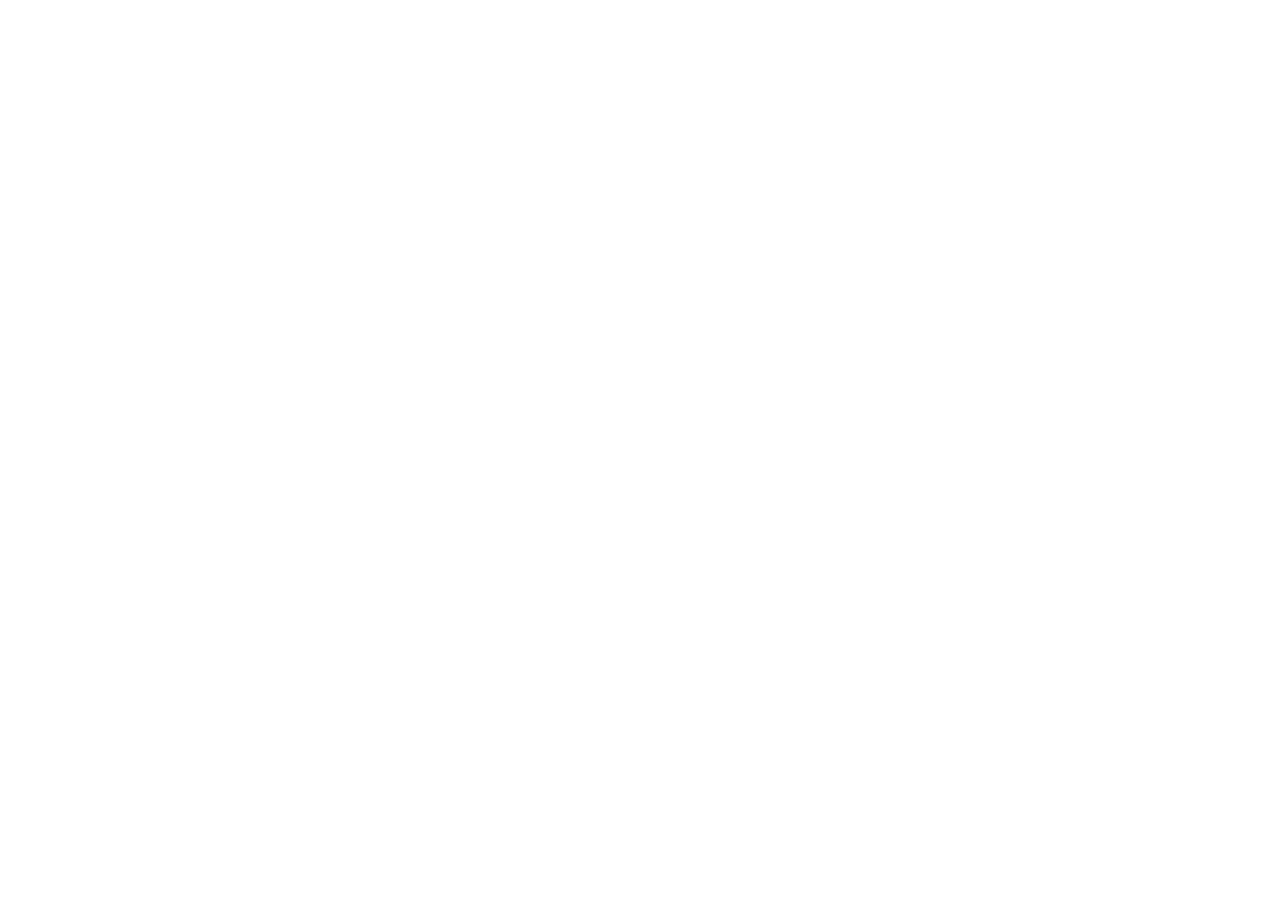
==== index.html @ db77ae86 "Add files via upload" ====
<!DOCTYPE html>
<html lang="en">

<head>

    <meta charset="UTF-8">
    <meta name="viewport" content="width=device-width, initial-scale=1">

    <title>Symmetry Span</title>

    <!-- jsPsych CSS -->
    <link href="jspsych/jspsych.css" rel="stylesheet">

    <!-- Your stylesheet -->
    <link href="style.css" rel="stylesheet">

</head>

<body>

    <!-- jsPsych -->
    <script src="jspsych/jspsych.js"></script>

    <!-- Plugins used by the task -->
    <script src="jspsych/plugin-html-button-response.js"></script>
    <script src="jspsych/plugin-html-keyboard-response.js"></script>

    <!-- Reusable task generation, rendering, and scoring -->
    <script src="modules/symmetrySpan.js"></script>

    <!-- Spatial recall module -->
    <script src="modules/recallGrid.js"></script>

    <!-- Main experiment -->
    <script src="experiment.js?v=20261010T1808"></script>

</body>

</html>
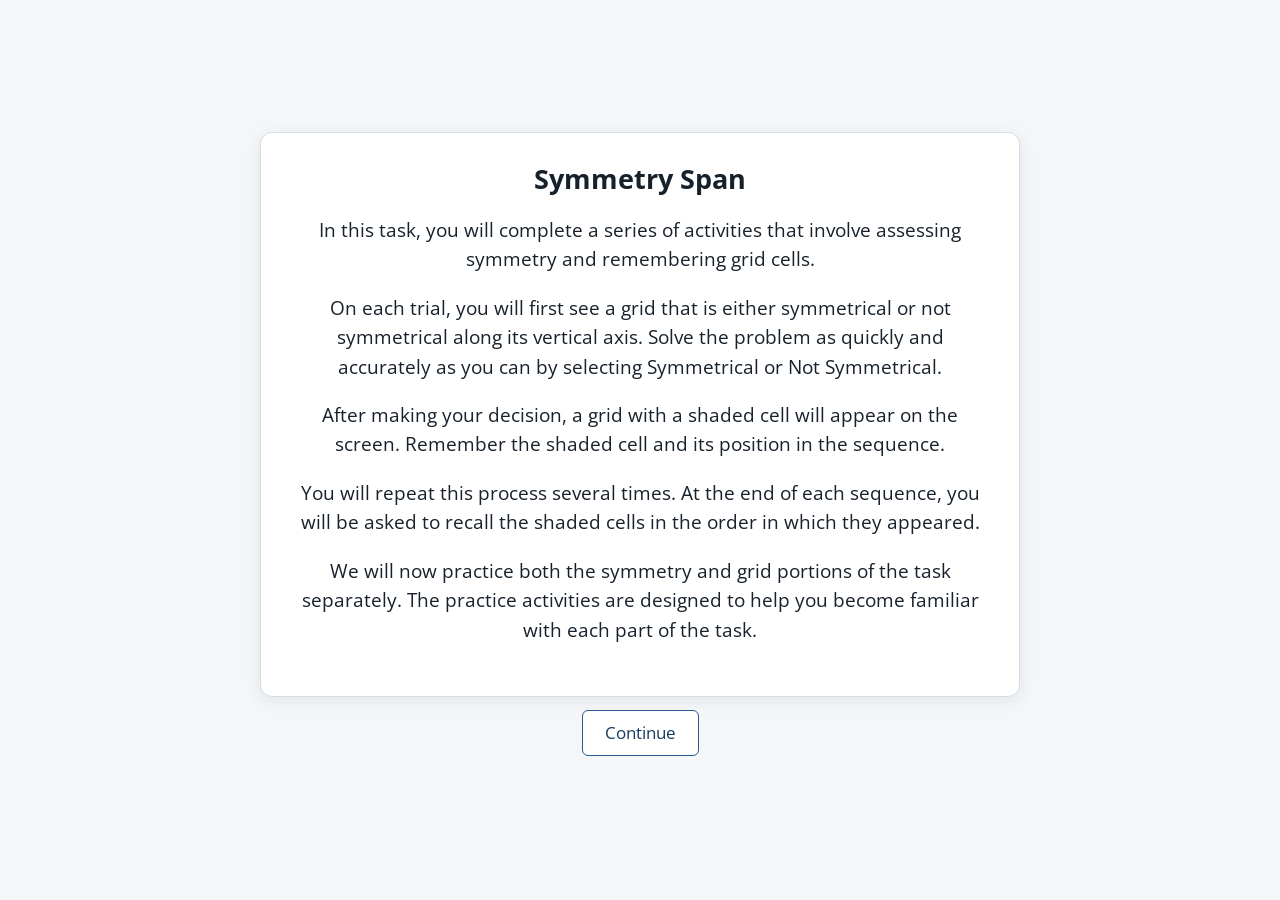
==== commit 5dddd0f9: "Restrict main trial sequence lengths to 2–5" ====
--- a/index.html
+++ b/index.html
@@ -31,8 +31,15 @@
     <!-- Spatial recall module -->
     <script src="modules/recallGrid.js"></script>
 
+    <!-- Main trials use only sequence lengths 2 through 5. -->
+    <script>
+        window.SYMMETRY_SPAN_CONFIG = Object.assign({}, window.SYMMETRY_SPAN_CONFIG || {}, {
+            spans: [2, 3, 4, 5]
+        });
+    </script>
+
     <!-- Main experiment -->
-    <script src="experiment.js?v=20261010T1808"></script>
+    <script src="experiment.js?v=20261118T1200"></script>
 
 </body>
 
--- a/style.css
+++ b/style.css
@@ -0,0 +1,190 @@
+* {
+  box-sizing: border-box;
+}
+
+body {
+  min-height: 100vh;
+  margin: 0;
+  padding: 24px;
+  display: flex;
+  justify-content: center;
+  align-items: center;
+  background: #f4f6f8;
+  color: #17212b;
+  font-family: Arial, Helvetica, sans-serif;
+}
+
+.jspsych-display-element {
+  width: 100% !important;
+  max-width: 860px !important;
+  margin: 0 auto !important;
+  padding: 16px !important;
+}
+
+.jspsych-content {
+  width: 100%;
+  max-width: 820px;
+  font-family: inherit;
+}
+
+.instruction-panel,
+.task-panel,
+.recall-panel,
+.feedback-panel {
+  width: min(100%, 760px);
+  margin: 0 auto;
+  padding: clamp(18px, 4vw, 32px);
+  border: 1px solid #d5dde5;
+  border-radius: 12px;
+  background: #fff;
+  text-align: center;
+  box-shadow: 0 4px 16px rgb(24 39 56 / 8%);
+}
+
+h1,
+h2 {
+  margin-top: 0;
+}
+
+p {
+  font-size: clamp(16px, 2.2vw, 19px);
+  line-height: 1.55;
+}
+
+.instructions {
+  margin: 12px auto 24px;
+}
+
+.symmetry-grid {
+  display: grid;
+  grid-template-columns: repeat(8, minmax(0, 1fr));
+  width: min(76vw, 440px);
+  aspect-ratio: 1;
+  margin: 20px auto 28px;
+  border: 2px solid #253546;
+  background: #fff;
+}
+
+.symmetry-cell {
+  border: 1px solid #9ba8b5;
+  background: #fff;
+}
+
+.symmetry-cell.is-filled {
+  background: #263746;
+}
+
+.memory-stimulus-grid,
+.recall-grid {
+  display: grid;
+  grid-template-columns: repeat(4, minmax(0, 1fr));
+  width: min(72vw, 340px);
+  aspect-ratio: 1;
+  margin: 24px auto;
+  border: 2px solid #253546;
+}
+
+.memory-stimulus-cell,
+.recall-cell {
+  min-width: 0;
+  min-height: 0;
+  border: 1px solid #9ba8b5;
+  background: #fff;
+}
+
+.memory-stimulus-cell.is-highlighted {
+  background: #3676c5;
+}
+
+.recall-cell {
+  padding: 0;
+  color: #fff;
+  font-size: clamp(18px, 5vw, 28px);
+  font-weight: 700;
+  cursor: pointer;
+}
+
+.recall-cell:hover:not(:disabled) {
+  background: #e7f0fa;
+}
+
+.recall-cell.is-selected {
+  background: #3676c5;
+}
+
+.recall-cell:disabled {
+  cursor: default;
+}
+
+.recall-cell:focus-visible,
+button:focus-visible,
+.jspsych-btn:focus-visible {
+  outline: 3px solid #f0a500;
+  outline-offset: 2px;
+}
+
+.response-string {
+  min-height: 1.8em;
+  margin: 16px 0;
+  font-size: 18px;
+  font-weight: 600;
+}
+
+.button-row,
+.jspsych-html-button-response-button-container {
+  display: flex !important;
+  flex-wrap: wrap;
+  justify-content: center !important;
+  gap: 12px;
+  margin: 20px auto 0;
+}
+
+button,
+.jspsych-btn {
+  text-decoration: none;
+  min-height: 44px;
+  padding: 10px 22px;
+  border: 1px solid #265a91;
+  border-radius: 6px;
+  background: #fff;
+  color: #173b5e;
+  font-size: 17px;
+  cursor: pointer;
+}
+
+button:hover:not(:disabled),
+.jspsych-btn:hover {
+  background: #eaf2fa;
+}
+
+button:disabled {
+  opacity: 0.48;
+  cursor: not-allowed;
+}
+
+.validation-pass {
+  color: #176b36;
+}
+
+.validation-fail {
+  color: #a51f1f;
+}
+
+@media (max-width: 520px) {
+  body {
+    padding: 10px;
+  }
+
+  .jspsych-display-element {
+    padding: 4px !important;
+  }
+
+  .symmetry-grid {
+    width: min(88vw, 380px);
+  }
+
+  .memory-stimulus-grid,
+  .recall-grid {
+    width: min(82vw, 320px);
+  }
+}
